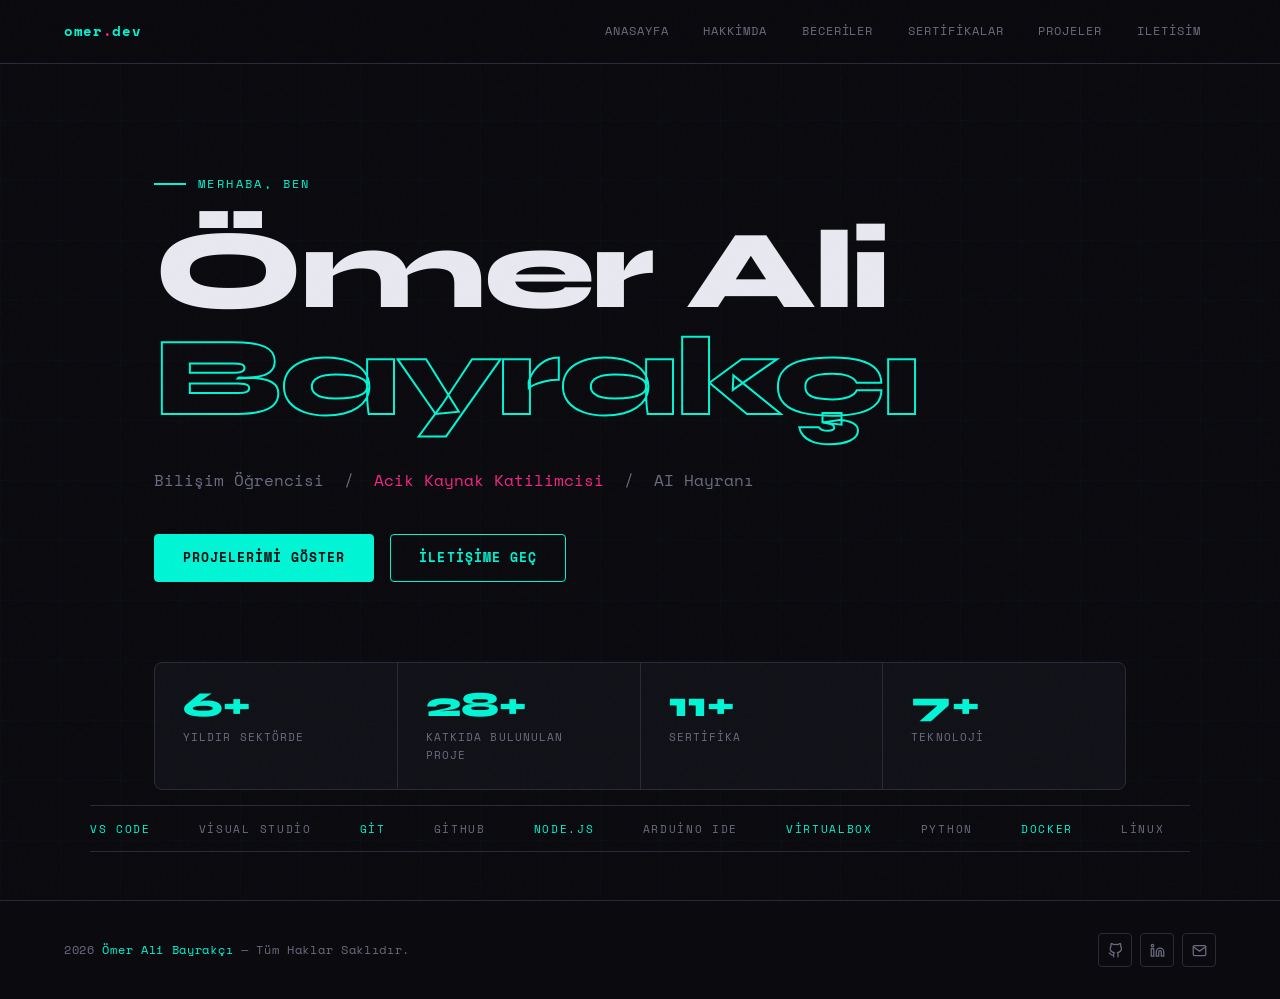
==== index.html @ 3e3be167 "Add files via upload" ====
<!DOCTYPE html>
<html lang="tr">
<head>
  <meta charset="UTF-8" />
  <meta name="viewport" content="width=device-width, initial-scale=1.0" />
  <title>Ömer Ali Bayrakçı — Bilişim Öğrencisi</title>
  <link rel="stylesheet" href="style.css" />
</head>
<body>


<!-- NAV -->
<nav>
  <a href="index.html" class="nav-logo">omer<span style="color:var(--accent2)">.</span>dev</a>
  <div class="nav-links">
    <a href="index.html">Anasayfa</a>
    <a href="hakkimda.html">Hakkimda</a>
    <a href="beceriler.html">Beceriler</a>
    <a href="sertifikalar.html">Sertifikalar</a>
    <a href="projeler.html">Projeler</a>
    <a href="iletisim.html">Iletisim</a>
  </div>
  <div class="hamburger" aria-label="Menu ac/kapat" role="button" tabindex="0">
    <span></span><span></span><span></span>
  </div>
</nav>

<main>

  <!-- HERO -->
  <div class="hero">
    <p class="hero-eyebrow">Merhaba, ben</p>
    <h1 class="hero-name">
      <span class="line1">Ömer Ali</span><br>
      <span class="line2">Bayrakçı</span>
    </h1>
    <p class="hero-role">
      Bilişim Öğrencisi &nbsp;/&nbsp;
      <span>Acik Kaynak Katilimcisi</span> &nbsp;/&nbsp;
      AI Hayranı
    </p>
    <div class="hero-cta">
      <a href="projeler.html" class="btn btn-primary">Projelerimi Göster</a>
      <a href="iletisim.html" class="btn btn-outline">İletişime Geç</a>
    </div>

    <!-- stats -->
    <div class="stats fade-up">
      <div class="stat-item">
        <div class="num" data-target="6" data-suffix="+">6+</div>
        <div class="label">Yıldır Sektörde</div>
      </div>
      <div class="stat-item">
        <div class="num" data-target="28" data-suffix="+">28+</div>
        <div class="label">Katkıda Bulunulan Proje</div>
      </div>
      <div class="stat-item">
        <div class="num" data-target="11" data-suffix="+">11+</div>
        <div class="label">Sertifika</div>
      </div>
      <div class="stat-item">
        <div class="num" data-target="7" data-suffix="+">7+</div>
        <div class="label">Teknoloji</div>
      </div>
    </div>

    <!-- ticker -->
    <div class="ticker-wrap">
      <div class="ticker">
        <span class="accent">VS Code</span>
        <span>Visual Studio</span>
        <span class="accent">Git</span>
        <span>GitHub</span>
        <span class="accent">Node.js</span>
        <span>Arduino IDE</span>
        <span class="accent">VirtualBox</span>
        <span>Python</span>
        <span class="accent">Docker</span>
        <span>Linux</span>
        <span class="accent">C++</span>
        <span>HTML</span>
        <span class="accent">CSS</span>
        <span>JavaScript</span>
        <span class="accent">C#</span>
        <span>SQL</span>
        <span class="accent">LM Studio</span>
        <span>ComfyUI</span>
        
      </div>
    </div>
  </div>

</main>

<!-- FOOTER -->
<footer>
  <span class="footer-copy">2026 <span>Ömer Ali Bayrakçı</span> — Tüm Haklar Saklıdır.</span>
  <div class="footer-socials">
    <a href="https://github.com/1337om3r" class="footer-social-link" aria-label="GitHub">
      <svg viewBox="0 0 24 24" fill="none" stroke="currentColor" stroke-width="2" stroke-linecap="round" stroke-linejoin="round">
        <path d="M9 19c-5 1.5-5-2.5-7-3m14 6v-3.87a3.37 3.37 0 0 0-.94-2.61c3.14-.35 6.44-1.54 6.44-7A5.44 5.44 0 0 0 20 4.77 5.07 5.07 0 0 0 19.91 1S18.73.65 16 2.48a13.38 13.38 0 0 0-7 0C6.27.65 5.09 1 5.09 1A5.07 5.07 0 0 0 5 4.77a5.44 5.44 0 0 0-1.5 3.78c0 5.42 3.3 6.61 6.44 7A3.37 3.37 0 0 0 9 18.13V22"/>
      </svg>
    </a>
    <a href="https://www.linkedin.com/in/%C3%B6mer-bayrak%C3%A7%C4%B1-4884a73b1/" class="footer-social-link" aria-label="LinkedIn">
      <svg viewBox="0 0 24 24" fill="none" stroke="currentColor" stroke-width="2" stroke-linecap="round" stroke-linejoin="round">
        <path d="M16 8a6 6 0 0 1 6 6v7h-4v-7a2 2 0 0 0-2-2 2 2 0 0 0-2 2v7h-4v-7a6 6 0 0 1 6-6z"/><rect x="2" y="9" width="4" height="12"/><circle cx="4" cy="4" r="2"/>
      </svg>
    </a>
    <a href="mailto:omeralibayrakcii@gmail.com" class="footer-social-link" aria-label="Email">
      <svg viewBox="0 0 24 24" fill="none" stroke="currentColor" stroke-width="2" stroke-linecap="round" stroke-linejoin="round">
        <path d="M4 4h16c1.1 0 2 .9 2 2v12c0 1.1-.9 2-2 2H4c-1.1 0-2-.9-2-2V6c0-1.1.9-2 2-2z"/><polyline points="22,6 12,13 2,6"/>
      </svg>
    </a>
  </div>
</footer>

<script src="main.js"></script>
</body>
</html>
---- style.css ----
@import url('https://fonts.googleapis.com/css2?family=Space+Mono:wght@400;700&family=Syne:wght@400;600;700;800&display=swap');

/* ── Variables ─────────────────────────────────────────────── */
:root {
  --bg:        #0a0a0f;
  --bg2:       #111118;
  --bg3:       #1a1a24;
  --border:    #2a2a3a;
  --accent1:   #00f5d4;   /* cyan-mint */
  --accent2:   #f72585;   /* magenta   */
  --accent3:   #7b2fff;   /* violet    */
  --text:      #e8e8f0;
  --muted:     #6b6b80;
  --mono:      'Space Mono', monospace;
  --sans:      'Syne', sans-serif;
  --radius:    4px;
  --transition: 0.25s cubic-bezier(0.4, 0, 0.2, 1);
}

/* ── Reset ─────────────────────────────────────────────────── */
*, *::before, *::after { box-sizing: border-box; margin: 0; padding: 0; }
html { scroll-behavior: smooth; font-size: 16px; }
body {
  background: var(--bg);
  color: var(--text);
  font-family: var(--sans);
  line-height: 1.7;
  min-height: 100vh;
  overflow-x: hidden;
}
a { color: inherit; text-decoration: none; }
img { max-width: 100%; display: block; }
ul { list-style: none; }

/* ── Noise texture overlay ─────────────────────────────────── */
body::before {
  content: '';
  position: fixed;
  inset: 0;
  background-image: url("data:image/svg+xml,%3Csvg viewBox='0 0 256 256' xmlns='http://www.w3.org/2000/svg'%3E%3Cfilter id='noise'%3E%3CfeTurbulence type='fractalNoise' baseFrequency='0.9' numOctaves='4' stitchTiles='stitch'/%3E%3C/filter%3E%3Crect width='100%25' height='100%25' filter='url(%23noise)' opacity='0.035'/%3E%3C/svg%3E");
  pointer-events: none;
  z-index: 9999;
  opacity: 0.4;
}

/* ── Grid lines background ─────────────────────────────────── */
body::after {
  content: '';
  position: fixed;
  inset: 0;
  background-image:
    linear-gradient(rgba(0,245,212,0.025) 1px, transparent 1px),
    linear-gradient(90deg, rgba(0,245,212,0.025) 1px, transparent 1px);
  background-size: 60px 60px;
  pointer-events: none;
  z-index: 0;
}

/* ── Navigation ────────────────────────────────────────────── */
nav {
  position: fixed;
  top: 0;
  left: 0;
  right: 0;
  z-index: 100;
  background: rgba(10,10,15,0.85);
  backdrop-filter: blur(16px);
  -webkit-backdrop-filter: blur(16px);
  border-bottom: 1px solid var(--border);
  padding: 0 clamp(1.5rem, 5vw, 4rem);
  height: 64px;
  display: flex;
  align-items: center;
  justify-content: space-between;
}

.nav-logo {
  font-family: var(--mono);
  font-size: 0.85rem;
  color: var(--accent1);
  letter-spacing: 0.05em;
  font-weight: 700;
}

.nav-links {
  display: flex;
  gap: 0.25rem;
  align-items: center;
}

.nav-links a {
  font-family: var(--mono);
  font-size: 0.75rem;
  letter-spacing: 0.08em;
  text-transform: uppercase;
  color: var(--muted);
  padding: 0.4rem 0.9rem;
  border: 1px solid transparent;
  border-radius: var(--radius);
  transition: var(--transition);
}

.nav-links a:hover,
.nav-links a.active {
  color: var(--accent1);
  border-color: var(--accent1);
  background: rgba(0,245,212,0.05);
}

/* Hamburger */
.hamburger {
  display: none;
  flex-direction: column;
  gap: 5px;
  cursor: pointer;
  padding: 4px;
}
.hamburger span {
  display: block;
  width: 24px;
  height: 2px;
  background: var(--accent1);
  transition: var(--transition);
}

/* ── Page Wrapper ───────────────────────────────────────────── */
main {
  position: relative;
  z-index: 1;
  padding-top: 64px;
}

/* ── Section Base ───────────────────────────────────────────── */
section, .page-section {
  max-width: 1100px;
  margin: 0 auto;
  padding: clamp(4rem, 10vw, 8rem) clamp(1.5rem, 5vw, 4rem);
}

/* ── Section Label ──────────────────────────────────────────── */
.section-label {
  font-family: var(--mono);
  font-size: 0.7rem;
  letter-spacing: 0.2em;
  text-transform: uppercase;
  color: var(--accent1);
  margin-bottom: 1.2rem;
  display: flex;
  align-items: center;
  gap: 0.8rem;
}
.section-label::after {
  content: '';
  flex: 1;
  height: 1px;
  background: linear-gradient(90deg, var(--accent1), transparent);
  max-width: 120px;
  opacity: 0.4;
}

.section-title {
  font-family: var(--sans);
  font-size: clamp(2rem, 5vw, 3.2rem);
  font-weight: 800;
  line-height: 1.1;
  color: var(--text);
  margin-bottom: 1rem;
}

.section-sub {
  color: var(--muted);
  font-size: 1rem;
  max-width: 560px;
  margin-bottom: 3.5rem;
}

/* ── Divider ────────────────────────────────────────────────── */
.divider {
  width: 100%;
  height: 1px;
  background: linear-gradient(90deg, transparent, var(--border), transparent);
}

/* ── Buttons ────────────────────────────────────────────────── */
.btn {
  display: inline-flex;
  align-items: center;
  gap: 0.5rem;
  padding: 0.75rem 1.75rem;
  font-family: var(--mono);
  font-size: 0.8rem;
  letter-spacing: 0.08em;
  text-transform: uppercase;
  border-radius: var(--radius);
  cursor: pointer;
  transition: var(--transition);
  border: 1px solid transparent;
  font-weight: 700;
}

.btn-primary {
  background: var(--accent1);
  color: var(--bg);
  border-color: var(--accent1);
}
.btn-primary:hover {
  background: transparent;
  color: var(--accent1);
  box-shadow: 0 0 20px rgba(0,245,212,0.3);
}

.btn-outline {
  background: transparent;
  color: var(--accent1);
  border-color: var(--accent1);
}
.btn-outline:hover {
  background: rgba(0,245,212,0.08);
  box-shadow: 0 0 20px rgba(0,245,212,0.2);
}

/* ── Cards ──────────────────────────────────────────────────── */
.card {
  background: var(--bg2);
  border: 1px solid var(--border);
  border-radius: 8px;
  padding: 1.75rem;
  transition: var(--transition);
  position: relative;
  overflow: hidden;
}
.card::before {
  content: '';
  position: absolute;
  top: 0; left: 0; right: 0;
  height: 2px;
  background: linear-gradient(90deg, var(--accent1), var(--accent2));
  transform: scaleX(0);
  transform-origin: left;
  transition: transform 0.35s ease;
}
.card:hover {
  border-color: rgba(0,245,212,0.3);
  transform: translateY(-4px);
  box-shadow: 0 16px 40px rgba(0,0,0,0.4), 0 0 40px rgba(0,245,212,0.05);
}
.card:hover::before { transform: scaleX(1); }

/* ── Fade-in animation ──────────────────────────────────────── */
@keyframes fadeUp {
  from { opacity: 0; transform: translateY(24px); }
  to   { opacity: 1; transform: translateY(0); }
}
.fade-up {
  animation: none !important;
  opacity: 1 !important;
  transform: none !important;
}
.fade-up:nth-child(1) { animation-delay: 0.0s; }
.fade-up:nth-child(2) { animation-delay: 0.1s; }
.fade-up:nth-child(3) { animation-delay: 0.2s; }
.fade-up:nth-child(4) { animation-delay: 0.3s; }
.fade-up:nth-child(5) { animation-delay: 0.4s; }
.fade-up:nth-child(6) { animation-delay: 0.5s; }

/* ── Tag pills ──────────────────────────────────────────────── */
.tag {
  display: inline-block;
  font-family: var(--mono);
  font-size: 0.68rem;
  letter-spacing: 0.06em;
  padding: 0.25rem 0.65rem;
  border: 1px solid var(--border);
  border-radius: 999px;
  color: var(--muted);
  transition: var(--transition);
}
.tag:hover, .tag.active {
  border-color: var(--accent1);
  color: var(--accent1);
  background: rgba(0,245,212,0.06);
}

/* ============================================================
   HOME PAGE — hero
   ============================================================ */
.hero {
  min-height: calc(100vh - 64px);
  display: flex;
  flex-direction: column;
  justify-content: center;
  position: relative;
  padding: clamp(3rem, 8vw, 7rem) clamp(1.5rem, 5vw, 4rem);
  max-width: 1100px;
  margin: 0 auto;
}

.hero-eyebrow {
  font-family: var(--mono);
  font-size: 0.75rem;
  letter-spacing: 0.2em;
  color: var(--accent1);
  text-transform: uppercase;
  margin-bottom: 1.5rem;
  display: flex;
  align-items: center;
  gap: 0.75rem;
}
.hero-eyebrow::before {
  content: '';
  display: inline-block;
  width: 32px;
  height: 2px;
  background: var(--accent1);
}

.hero-name {
  font-size: clamp(3rem, 9vw, 7rem);
  font-weight: 800;
  line-height: 0.95;
  letter-spacing: -0.02em;
  margin-bottom: 0.5rem;
}

.hero-name .line1 { color: var(--text); }
.hero-name .line2 {
  -webkit-text-stroke: 2px var(--accent1);
  color: transparent;
}

.hero-role {
  font-family: var(--mono);
  font-size: clamp(0.85rem, 2vw, 1rem);
  color: var(--muted);
  margin-top: 1.75rem;
  margin-bottom: 2.5rem;
}
.hero-role span {
  color: var(--accent2);
}

.hero-cta {
  display: flex;
  gap: 1rem;
  flex-wrap: wrap;
}

/* Scrolling ticker */
.ticker-wrap {
  position: absolute;
  bottom: 3rem;
  left: 0;
  right: 0;
  overflow: hidden;
  border-top: 1px solid var(--border);
  border-bottom: 1px solid var(--border);
  padding: 0.8rem 0;
}
.ticker {
  display: flex;
  gap: 3rem;
  animation: ticker 20s linear infinite;
  white-space: nowrap;
}
.ticker span {
  font-family: var(--mono);
  font-size: 0.7rem;
  letter-spacing: 0.15em;
  color: var(--muted);
  text-transform: uppercase;
}
.ticker span.accent { color: var(--accent1); }
@keyframes ticker {
  from { transform: translateX(0); }
  to   { transform: translateX(-50%); }
}

/* ── Stats row ──────────────────────────────────────────────── */
.stats {
  display: grid;
  grid-template-columns: repeat(auto-fit, minmax(140px, 1fr));
  gap: 1px;
  background: var(--border);
  border: 1px solid var(--border);
  border-radius: 8px;
  overflow: hidden;
  margin-top: 5rem;
}
.stat-item {
  background: var(--bg2);
  padding: 1.5rem 1.75rem;
}
.stat-item .num {
  font-size: 2.2rem;
  font-weight: 800;
  color: var(--accent1);
  line-height: 1;
}
.stat-item .label {
  font-family: var(--mono);
  font-size: 0.68rem;
  color: var(--muted);
  letter-spacing: 0.1em;
  text-transform: uppercase;
  margin-top: 0.35rem;
}

/* ============================================================
   ABOUT PAGE
   ============================================================ */
.about-grid {
  display: grid;
  grid-template-columns: 1fr 1.6fr;
  gap: 4rem;
  align-items: start;
}

.about-photo-wrap {
  position: relative;
}
.about-photo {
  width: 100%;
  aspect-ratio: 3/4;
  object-fit: cover;
  border-radius: 8px;
  filter: grayscale(20%);
  border: 1px solid var(--border);
}
.about-photo-placeholder {
  width: 100%;
  aspect-ratio: 3/4;
  background: var(--bg3);
  border: 1px solid var(--border);
  border-radius: 8px;
  display: flex;
  align-items: center;
  justify-content: center;
  flex-direction: column;
  gap: 0.5rem;
  color: var(--muted);
  font-family: var(--mono);
  font-size: 0.75rem;
  letter-spacing: 0.1em;
}
.about-photo-placeholder svg {
  width: 48px;
  height: 48px;
  stroke: var(--muted);
  opacity: 0.4;
}
.about-photo-frame {
  position: absolute;
  top: 12px; left: 12px;
  width: 100%; height: 100%;
  border: 1px solid var(--accent1);
  border-radius: 8px;
  opacity: 0.25;
  pointer-events: none;
}

.about-text h2 {
  font-size: clamp(1.6rem, 4vw, 2.4rem);
  font-weight: 800;
  margin-bottom: 1.25rem;
  line-height: 1.2;
}
.about-text p {
  color: var(--muted);
  font-size: 0.95rem;
  margin-bottom: 1.25rem;
  line-height: 1.8;
}
.about-text p strong {
  color: var(--text);
  font-weight: 600;
}

.about-details {
  display: grid;
  grid-template-columns: 1fr 1fr;
  gap: 1rem;
  margin-top: 2rem;
}
.detail-item {
  background: var(--bg2);
  border: 1px solid var(--border);
  border-radius: var(--radius);
  padding: 1rem 1.25rem;
}
.detail-item .d-label {
  font-family: var(--mono);
  font-size: 0.65rem;
  letter-spacing: 0.15em;
  color: var(--muted);
  text-transform: uppercase;
  margin-bottom: 0.3rem;
}
.detail-item .d-value {
  font-size: 0.9rem;
  font-weight: 600;
  color: var(--text);
}

/* ============================================================
   SKILLS PAGE
   ============================================================ */
.skills-grid {
  display: grid;
  grid-template-columns: repeat(auto-fill, minmax(300px, 1fr));
  gap: 1.25rem;
}

.skill-category {
  background: var(--bg2);
  border: 1px solid var(--border);
  border-radius: 8px;
  padding: 1.75rem;
  transition: var(--transition);
}
.skill-category:hover {
  border-color: rgba(0,245,212,0.3);
  box-shadow: 0 8px 32px rgba(0,0,0,0.3);
}
.skill-category-title {
  font-family: var(--mono);
  font-size: 0.72rem;
  letter-spacing: 0.18em;
  text-transform: uppercase;
  color: var(--accent1);
  margin-bottom: 1.5rem;
  padding-bottom: 0.75rem;
  border-bottom: 1px solid var(--border);
}

.skill-item {
  margin-bottom: 1.1rem;
}
.skill-item:last-child { margin-bottom: 0; }
.skill-header {
  display: flex;
  justify-content: space-between;
  align-items: center;
  margin-bottom: 0.45rem;
}
.skill-name {
  font-size: 0.85rem;
  font-weight: 600;
}
.skill-pct {
  font-family: var(--mono);
  font-size: 0.7rem;
  color: var(--muted);
}
.skill-bar-bg {
  height: 3px;
  background: var(--bg3);
  border-radius: 99px;
  overflow: hidden;
}
.skill-bar-fill {
  height: 100%;
  border-radius: 99px;
  background: linear-gradient(90deg, var(--accent1), var(--accent3));
  width: 0;
  transition: width 1s cubic-bezier(0.4, 0, 0.2, 1);
}

.tools-grid {
  display: grid;
  grid-template-columns: repeat(auto-fill, minmax(100px, 1fr));
  gap: 0.75rem;
  margin-top: 2rem;
}
.tool-pill {
  background: var(--bg2);
  border: 1px solid var(--border);
  border-radius: var(--radius);
  padding: 0.65rem 0.75rem;
  text-align: center;
  font-family: var(--mono);
  font-size: 0.72rem;
  color: var(--muted);
  letter-spacing: 0.05em;
  transition: var(--transition);
}
.tool-pill:hover {
  border-color: var(--accent1);
  color: var(--accent1);
  background: rgba(0,245,212,0.04);
}

/* ============================================================
   CERTIFICATES PAGE
   ============================================================ */
.cert-grid {
  display: grid;
  grid-template-columns: repeat(auto-fill, minmax(320px, 1fr));
  gap: 1.25rem;
}

.cert-card {
  background: var(--bg2);
  border: 1px solid var(--border);
  border-radius: 8px;
  padding: 1.75rem;
  transition: var(--transition);
  position: relative;
  overflow: hidden;
}
.cert-card::after {
  content: '';
  position: absolute;
  top: -50%;
  right: -50%;
  width: 200%;
  height: 200%;
  background: radial-gradient(circle, rgba(0,245,212,0.04) 0%, transparent 60%);
  pointer-events: none;
}
.cert-card:hover {
  border-color: rgba(0,245,212,0.3);
  transform: translateY(-4px);
  box-shadow: 0 16px 40px rgba(0,0,0,0.35);
}

.cert-issuer {
  font-family: var(--mono);
  font-size: 0.68rem;
  letter-spacing: 0.15em;
  color: var(--accent2);
  text-transform: uppercase;
  margin-bottom: 0.6rem;
}
.cert-title {
  font-size: 1.05rem;
  font-weight: 700;
  margin-bottom: 0.5rem;
  line-height: 1.3;
}
.cert-date {
  font-family: var(--mono);
  font-size: 0.72rem;
  color: var(--muted);
  margin-bottom: 1.25rem;
}
.cert-badge {
  display: inline-flex;
  align-items: center;
  gap: 0.4rem;
  font-family: var(--mono);
  font-size: 0.68rem;
  color: var(--accent1);
  border: 1px solid rgba(0,245,212,0.3);
  border-radius: 99px;
  padding: 0.3rem 0.75rem;
}
.cert-badge::before {
  content: '';
  width: 6px;
  height: 6px;
  background: var(--accent1);
  border-radius: 50%;
  flex-shrink: 0;
}

/* ============================================================
   PROJECTS PAGE
   ============================================================ */
.projects-grid {
  display: grid;
  grid-template-columns: repeat(auto-fill, minmax(340px, 1fr));
  gap: 1.5rem;
}

.project-card {
  background: var(--bg2);
  border: 1px solid var(--border);
  border-radius: 8px;
  overflow: hidden;
  transition: var(--transition);
  display: flex;
  flex-direction: column;
}
.project-card:hover {
  border-color: rgba(0,245,212,0.35);
  transform: translateY(-5px);
  box-shadow: 0 20px 50px rgba(0,0,0,0.45), 0 0 30px rgba(0,245,212,0.06);
}

.project-thumb {
  width: 100%;
  aspect-ratio: 16/9;
  background: linear-gradient(135deg, var(--bg3) 0%, #1c1c2e 100%);
  display: flex;
  align-items: center;
  justify-content: center;
  position: relative;
  overflow: hidden;
}
.project-thumb-pattern {
  position: absolute;
  inset: 0;
  background-image: repeating-linear-gradient(
    45deg,
    rgba(0,245,212,0.04) 0px, rgba(0,245,212,0.04) 1px,
    transparent 1px, transparent 20px
  );
}
.project-thumb-label {
  font-family: var(--mono);
  font-size: 0.72rem;
  letter-spacing: 0.12em;
  color: var(--muted);
  z-index: 1;
}

.project-body {
  padding: 1.5rem;
  flex: 1;
  display: flex;
  flex-direction: column;
}
.project-tags {
  display: flex;
  flex-wrap: wrap;
  gap: 0.4rem;
  margin-bottom: 0.85rem;
}
.project-title {
  font-size: 1.1rem;
  font-weight: 700;
  margin-bottom: 0.6rem;
  line-height: 1.3;
}
.project-desc {
  color: var(--muted);
  font-size: 0.875rem;
  line-height: 1.7;
  flex: 1;
  margin-bottom: 1.25rem;
}
.project-links {
  display: flex;
  gap: 0.75rem;
}
.project-link {
  font-family: var(--mono);
  font-size: 0.72rem;
  letter-spacing: 0.08em;
  color: var(--accent1);
  border: 1px solid rgba(0,245,212,0.3);
  border-radius: var(--radius);
  padding: 0.4rem 0.9rem;
  transition: var(--transition);
}
.project-link:hover {
  background: rgba(0,245,212,0.08);
}
.project-link.gh {
  color: var(--muted);
  border-color: var(--border);
}
.project-link.gh:hover {
  color: var(--text);
  border-color: var(--muted);
}

/* ============================================================
   CONTACT PAGE
   ============================================================ */
.contact-layout {
  display: grid;
  grid-template-columns: 1fr 1.4fr;
  gap: 4rem;
  align-items: start;
}

.contact-info h2 {
  font-size: clamp(1.6rem, 4vw, 2.4rem);
  font-weight: 800;
  line-height: 1.2;
  margin-bottom: 1rem;
}
.contact-info p {
  color: var(--muted);
  font-size: 0.925rem;
  line-height: 1.8;
  margin-bottom: 2rem;
}

.contact-links {
  display: flex;
  flex-direction: column;
  gap: 0.75rem;
}
.contact-link-item {
  display: flex;
  align-items: center;
  gap: 1rem;
  background: var(--bg2);
  border: 1px solid var(--border);
  border-radius: var(--radius);
  padding: 1rem 1.25rem;
  transition: var(--transition);
}
.contact-link-item:hover {
  border-color: rgba(0,245,212,0.3);
  background: rgba(0,245,212,0.03);
}
.contact-link-icon {
  width: 36px;
  height: 36px;
  border: 1px solid var(--border);
  border-radius: var(--radius);
  display: flex;
  align-items: center;
  justify-content: center;
  flex-shrink: 0;
  color: var(--accent1);
}
.contact-link-icon svg { width: 16px; height: 16px; }
.contact-link-label {
  font-family: var(--mono);
  font-size: 0.68rem;
  color: var(--muted);
  letter-spacing: 0.1em;
  text-transform: uppercase;
  margin-bottom: 0.15rem;
}
.contact-link-value {
  font-size: 0.875rem;
  font-weight: 600;
}

/* Contact form */
.contact-form {
  background: var(--bg2);
  border: 1px solid var(--border);
  border-radius: 8px;
  padding: 2rem;
}

.form-row {
  display: grid;
  grid-template-columns: 1fr 1fr;
  gap: 1rem;
}

.form-group {
  margin-bottom: 1.25rem;
}
.form-group label {
  display: block;
  font-family: var(--mono);
  font-size: 0.68rem;
  letter-spacing: 0.12em;
  text-transform: uppercase;
  color: var(--muted);
  margin-bottom: 0.5rem;
}
.form-group input,
.form-group textarea,
.form-group select {
  width: 100%;
  background: var(--bg);
  border: 1px solid var(--border);
  border-radius: var(--radius);
  color: var(--text);
  font-family: var(--sans);
  font-size: 0.9rem;
  padding: 0.75rem 1rem;
  transition: var(--transition);
  outline: none;
  appearance: none;
}
.form-group input:focus,
.form-group textarea:focus,
.form-group select:focus {
  border-color: var(--accent1);
  box-shadow: 0 0 0 3px rgba(0,245,212,0.08);
}
.form-group textarea {
  resize: vertical;
  min-height: 130px;
}

.form-submit {
  width: 100%;
  justify-content: center;
}

.form-success {
  display: none;
  text-align: center;
  padding: 2rem;
  font-family: var(--mono);
  font-size: 0.85rem;
  color: var(--accent1);
}

/* ============================================================
   FOOTER
   ============================================================ */
footer {
  position: relative;
  z-index: 1;
  border-top: 1px solid var(--border);
  padding: 2rem clamp(1.5rem, 5vw, 4rem);
  display: flex;
  align-items: center;
  justify-content: space-between;
  flex-wrap: wrap;
  gap: 1rem;
}
.footer-copy {
  font-family: var(--mono);
  font-size: 0.72rem;
  color: var(--muted);
  letter-spacing: 0.06em;
}
.footer-copy span { color: var(--accent1); }
.footer-socials {
  display: flex;
  gap: 0.5rem;
}
.footer-social-link {
  width: 34px;
  height: 34px;
  border: 1px solid var(--border);
  border-radius: var(--radius);
  display: flex;
  align-items: center;
  justify-content: center;
  color: var(--muted);
  transition: var(--transition);
}
.footer-social-link svg { width: 15px; height: 15px; }
.footer-social-link:hover {
  border-color: var(--accent1);
  color: var(--accent1);
}

/* ============================================================
   RESPONSIVE
   ============================================================ */
@media (max-width: 768px) {
  .nav-links { display: none; }
  .nav-links.open {
    display: flex;
    flex-direction: column;
    position: fixed;
    top: 64px; left: 0; right: 0;
    background: var(--bg);
    border-bottom: 1px solid var(--border);
    padding: 1rem 1.5rem 1.5rem;
    gap: 0.5rem;
    z-index: 99;
  }
  .hamburger { display: flex; }

  .about-grid,
  .contact-layout { grid-template-columns: 1fr; }
  .form-row { grid-template-columns: 1fr; }

  .hero-name { font-size: clamp(3.5rem, 15vw, 7rem); }
  .ticker-wrap { display: none; }

  .about-photo-wrap { max-width: 280px; }
  .about-details { grid-template-columns: 1fr; }
}

@media (max-width: 480px) {
  .skills-grid,
  .cert-grid,
  .projects-grid { grid-template-columns: 1fr; }
  .stats { grid-template-columns: repeat(2, 1fr); }
}
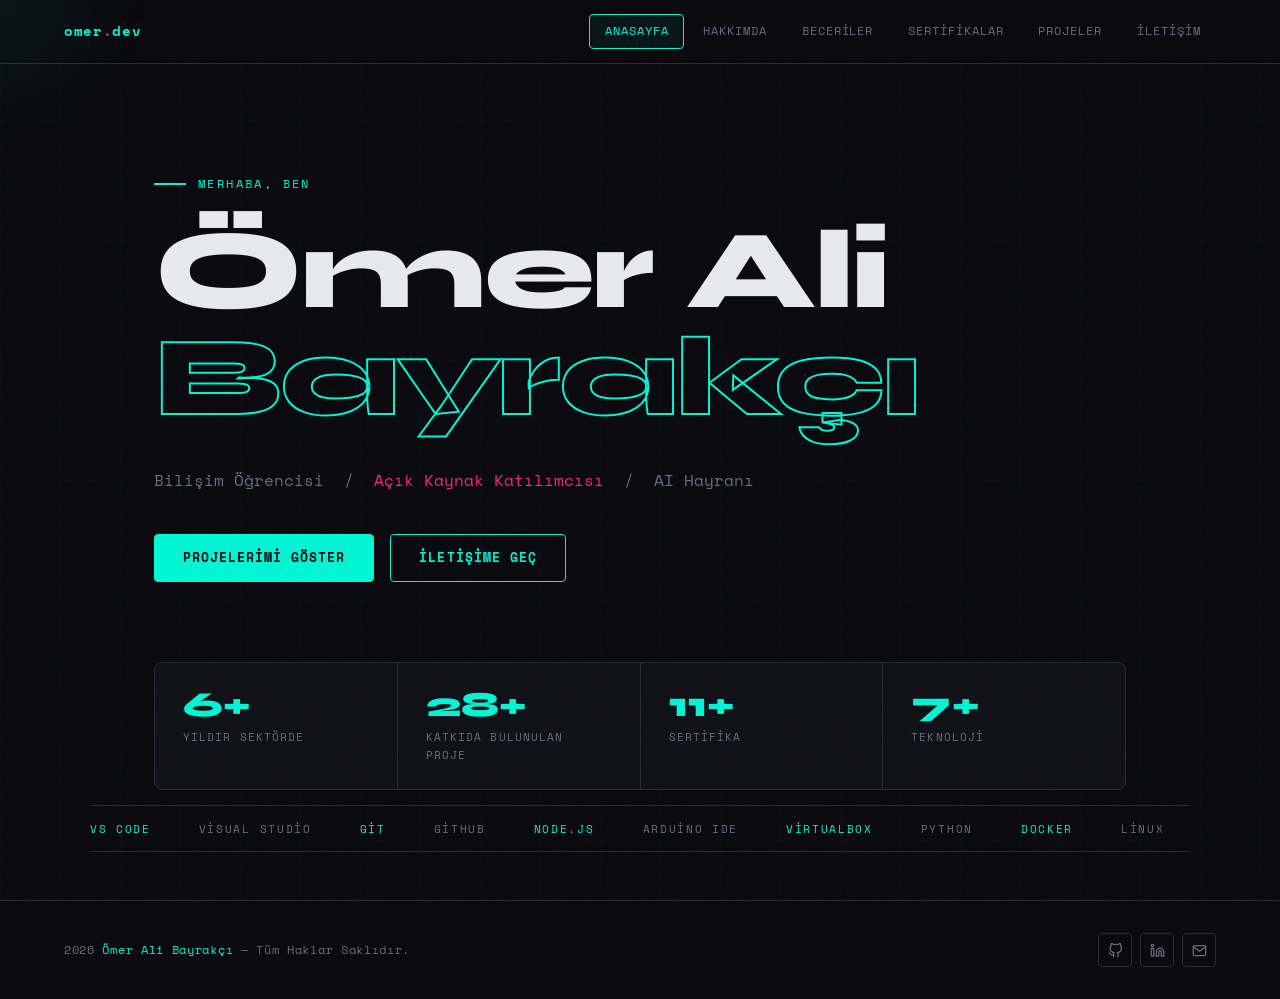
==== commit 008075a1: "Add files via upload" ====
--- a/index.html
+++ b/index.html
@@ -1,4 +1,4 @@
-<!DOCTYPE html>
+﻿<!DOCTYPE html>
 <html lang="tr">
 <head>
   <meta charset="UTF-8" />
@@ -14,11 +14,11 @@
   <a href="index.html" class="nav-logo">omer<span style="color:var(--accent2)">.</span>dev</a>
   <div class="nav-links">
     <a href="index.html">Anasayfa</a>
-    <a href="hakkimda.html">Hakkimda</a>
+    <a href="hakkimda.html">Hakkımda</a>
     <a href="beceriler.html">Beceriler</a>
     <a href="sertifikalar.html">Sertifikalar</a>
     <a href="projeler.html">Projeler</a>
-    <a href="iletisim.html">Iletisim</a>
+    <a href="iletisim.html">İletişim</a>
   </div>
   <div class="hamburger" aria-label="Menu ac/kapat" role="button" tabindex="0">
     <span></span><span></span><span></span>
@@ -36,7 +36,7 @@
     </h1>
     <p class="hero-role">
       Bilişim Öğrencisi &nbsp;/&nbsp;
-      <span>Acik Kaynak Katilimcisi</span> &nbsp;/&nbsp;
+      <span>Açık Kaynak Katılımcısı</span> &nbsp;/&nbsp;
       AI Hayranı
     </p>
     <div class="hero-cta">
@@ -117,3 +117,4 @@
 <script src="main.js"></script>
 </body>
 </html>
+
--- a/style.css
+++ b/style.css
@@ -1,711 +1,711 @@
-@import url('https://fonts.googleapis.com/css2?family=Space+Mono:wght@400;700&family=Syne:wght@400;600;700;800&display=swap');
-
-/* ── Variables ─────────────────────────────────────────────── */
-:root {
-  --bg:        #0a0a0f;
-  --bg2:       #111118;
-  --bg3:       #1a1a24;
-  --border:    #2a2a3a;
-  --accent1:   #00f5d4;   /* cyan-mint */
-  --accent2:   #f72585;   /* magenta   */
-  --accent3:   #7b2fff;   /* violet    */
-  --text:      #e8e8f0;
-  --muted:     #6b6b80;
-  --mono:      'Space Mono', monospace;
-  --sans:      'Syne', sans-serif;
-  --radius:    4px;
-  --transition: 0.25s cubic-bezier(0.4, 0, 0.2, 1);
-}
-
-/* ── Reset ─────────────────────────────────────────────────── */
-*, *::before, *::after { box-sizing: border-box; margin: 0; padding: 0; }
-html { scroll-behavior: smooth; font-size: 16px; }
-body {
-  background: var(--bg);
-  color: var(--text);
-  font-family: var(--sans);
-  line-height: 1.7;
-  min-height: 100vh;
-  overflow-x: hidden;
-}
-a { color: inherit; text-decoration: none; }
-img { max-width: 100%; display: block; }
-ul { list-style: none; }
-
-/* ── Noise texture overlay ─────────────────────────────────── */
-body::before {
-  content: '';
-  position: fixed;
-  inset: 0;
-  background-image: url("data:image/svg+xml,%3Csvg viewBox='0 0 256 256' xmlns='http://www.w3.org/2000/svg'%3E%3Cfilter id='noise'%3E%3CfeTurbulence type='fractalNoise' baseFrequency='0.9' numOctaves='4' stitchTiles='stitch'/%3E%3C/filter%3E%3Crect width='100%25' height='100%25' filter='url(%23noise)' opacity='0.035'/%3E%3C/svg%3E");
-  pointer-events: none;
-  z-index: 9999;
-  opacity: 0.4;
-}
-
-/* ── Grid lines background ─────────────────────────────────── */
-body::after {
-  content: '';
-  position: fixed;
-  inset: 0;
-  background-image:
-    linear-gradient(rgba(0,245,212,0.025) 1px, transparent 1px),
-    linear-gradient(90deg, rgba(0,245,212,0.025) 1px, transparent 1px);
-  background-size: 60px 60px;
-  pointer-events: none;
-  z-index: 0;
-}
-
-/* ── Navigation ────────────────────────────────────────────── */
-nav {
-  position: fixed;
-  top: 0;
-  left: 0;
-  right: 0;
-  z-index: 100;
-  background: rgba(10,10,15,0.85);
-  backdrop-filter: blur(16px);
-  -webkit-backdrop-filter: blur(16px);
-  border-bottom: 1px solid var(--border);
-  padding: 0 clamp(1.5rem, 5vw, 4rem);
-  height: 64px;
-  display: flex;
-  align-items: center;
-  justify-content: space-between;
-}
-
-.nav-logo {
-  font-family: var(--mono);
-  font-size: 0.85rem;
-  color: var(--accent1);
-  letter-spacing: 0.05em;
-  font-weight: 700;
-}
-
-.nav-links {
-  display: flex;
-  gap: 0.25rem;
-  align-items: center;
-}
-
-.nav-links a {
-  font-family: var(--mono);
-  font-size: 0.75rem;
-  letter-spacing: 0.08em;
-  text-transform: uppercase;
-  color: var(--muted);
-  padding: 0.4rem 0.9rem;
-  border: 1px solid transparent;
-  border-radius: var(--radius);
-  transition: var(--transition);
-}
-
-.nav-links a:hover,
-.nav-links a.active {
-  color: var(--accent1);
-  border-color: var(--accent1);
-  background: rgba(0,245,212,0.05);
-}
-
-/* Hamburger */
-.hamburger {
-  display: none;
-  flex-direction: column;
-  gap: 5px;
-  cursor: pointer;
-  padding: 4px;
-}
-.hamburger span {
-  display: block;
-  width: 24px;
-  height: 2px;
-  background: var(--accent1);
-  transition: var(--transition);
-}
-
-/* ── Page Wrapper ───────────────────────────────────────────── */
-main {
-  position: relative;
-  z-index: 1;
-  padding-top: 64px;
-}
-
-/* ── Section Base ───────────────────────────────────────────── */
-section, .page-section {
-  max-width: 1100px;
-  margin: 0 auto;
-  padding: clamp(4rem, 10vw, 8rem) clamp(1.5rem, 5vw, 4rem);
-}
-
-/* ── Section Label ──────────────────────────────────────────── */
-.section-label {
-  font-family: var(--mono);
-  font-size: 0.7rem;
-  letter-spacing: 0.2em;
-  text-transform: uppercase;
-  color: var(--accent1);
-  margin-bottom: 1.2rem;
-  display: flex;
-  align-items: center;
-  gap: 0.8rem;
-}
-.section-label::after {
-  content: '';
-  flex: 1;
-  height: 1px;
-  background: linear-gradient(90deg, var(--accent1), transparent);
-  max-width: 120px;
-  opacity: 0.4;
-}
-
-.section-title {
-  font-family: var(--sans);
-  font-size: clamp(2rem, 5vw, 3.2rem);
-  font-weight: 800;
-  line-height: 1.1;
-  color: var(--text);
-  margin-bottom: 1rem;
-}
-
-.section-sub {
-  color: var(--muted);
-  font-size: 1rem;
-  max-width: 560px;
-  margin-bottom: 3.5rem;
-}
-
-/* ── Divider ────────────────────────────────────────────────── */
-.divider {
-  width: 100%;
-  height: 1px;
-  background: linear-gradient(90deg, transparent, var(--border), transparent);
-}
-
-/* ── Buttons ────────────────────────────────────────────────── */
-.btn {
-  display: inline-flex;
-  align-items: center;
-  gap: 0.5rem;
-  padding: 0.75rem 1.75rem;
-  font-family: var(--mono);
-  font-size: 0.8rem;
-  letter-spacing: 0.08em;
-  text-transform: uppercase;
-  border-radius: var(--radius);
-  cursor: pointer;
-  transition: var(--transition);
-  border: 1px solid transparent;
-  font-weight: 700;
-}
-
-.btn-primary {
-  background: var(--accent1);
-  color: var(--bg);
-  border-color: var(--accent1);
-}
-.btn-primary:hover {
-  background: transparent;
-  color: var(--accent1);
-  box-shadow: 0 0 20px rgba(0,245,212,0.3);
-}
-
-.btn-outline {
-  background: transparent;
-  color: var(--accent1);
-  border-color: var(--accent1);
-}
-.btn-outline:hover {
-  background: rgba(0,245,212,0.08);
-  box-shadow: 0 0 20px rgba(0,245,212,0.2);
-}
-
-/* ── Cards ──────────────────────────────────────────────────── */
-.card {
-  background: var(--bg2);
-  border: 1px solid var(--border);
-  border-radius: 8px;
-  padding: 1.75rem;
-  transition: var(--transition);
-  position: relative;
-  overflow: hidden;
-}
-.card::before {
-  content: '';
-  position: absolute;
-  top: 0; left: 0; right: 0;
-  height: 2px;
-  background: linear-gradient(90deg, var(--accent1), var(--accent2));
-  transform: scaleX(0);
-  transform-origin: left;
-  transition: transform 0.35s ease;
-}
-.card:hover {
-  border-color: rgba(0,245,212,0.3);
-  transform: translateY(-4px);
-  box-shadow: 0 16px 40px rgba(0,0,0,0.4), 0 0 40px rgba(0,245,212,0.05);
-}
-.card:hover::before { transform: scaleX(1); }
-
-/* ── Fade-in animation ──────────────────────────────────────── */
-@keyframes fadeUp {
-  from { opacity: 0; transform: translateY(24px); }
-  to   { opacity: 1; transform: translateY(0); }
-}
-.fade-up {
-  animation: none !important;
-  opacity: 1 !important;
-  transform: none !important;
-}
-.fade-up:nth-child(1) { animation-delay: 0.0s; }
-.fade-up:nth-child(2) { animation-delay: 0.1s; }
-.fade-up:nth-child(3) { animation-delay: 0.2s; }
-.fade-up:nth-child(4) { animation-delay: 0.3s; }
-.fade-up:nth-child(5) { animation-delay: 0.4s; }
-.fade-up:nth-child(6) { animation-delay: 0.5s; }
-
-/* ── Tag pills ──────────────────────────────────────────────── */
-.tag {
-  display: inline-block;
-  font-family: var(--mono);
-  font-size: 0.68rem;
-  letter-spacing: 0.06em;
-  padding: 0.25rem 0.65rem;
-  border: 1px solid var(--border);
-  border-radius: 999px;
-  color: var(--muted);
-  transition: var(--transition);
-}
-.tag:hover, .tag.active {
-  border-color: var(--accent1);
-  color: var(--accent1);
-  background: rgba(0,245,212,0.06);
-}
-
-/* ============================================================
-   HOME PAGE — hero
-   ============================================================ */
-.hero {
-  min-height: calc(100vh - 64px);
-  display: flex;
-  flex-direction: column;
-  justify-content: center;
-  position: relative;
-  padding: clamp(3rem, 8vw, 7rem) clamp(1.5rem, 5vw, 4rem);
-  max-width: 1100px;
-  margin: 0 auto;
-}
-
-.hero-eyebrow {
-  font-family: var(--mono);
-  font-size: 0.75rem;
-  letter-spacing: 0.2em;
-  color: var(--accent1);
-  text-transform: uppercase;
-  margin-bottom: 1.5rem;
-  display: flex;
-  align-items: center;
-  gap: 0.75rem;
-}
-.hero-eyebrow::before {
-  content: '';
-  display: inline-block;
-  width: 32px;
-  height: 2px;
-  background: var(--accent1);
-}
-
-.hero-name {
-  font-size: clamp(3rem, 9vw, 7rem);
-  font-weight: 800;
-  line-height: 0.95;
-  letter-spacing: -0.02em;
-  margin-bottom: 0.5rem;
-}
-
-.hero-name .line1 { color: var(--text); }
-.hero-name .line2 {
-  -webkit-text-stroke: 2px var(--accent1);
-  color: transparent;
-}
-
-.hero-role {
-  font-family: var(--mono);
-  font-size: clamp(0.85rem, 2vw, 1rem);
-  color: var(--muted);
-  margin-top: 1.75rem;
-  margin-bottom: 2.5rem;
-}
-.hero-role span {
-  color: var(--accent2);
-}
-
-.hero-cta {
-  display: flex;
-  gap: 1rem;
-  flex-wrap: wrap;
-}
-
-/* Scrolling ticker */
-.ticker-wrap {
-  position: absolute;
-  bottom: 3rem;
-  left: 0;
-  right: 0;
-  overflow: hidden;
-  border-top: 1px solid var(--border);
-  border-bottom: 1px solid var(--border);
-  padding: 0.8rem 0;
-}
-.ticker {
-  display: flex;
-  gap: 3rem;
-  animation: ticker 20s linear infinite;
-  white-space: nowrap;
-}
-.ticker span {
-  font-family: var(--mono);
-  font-size: 0.7rem;
-  letter-spacing: 0.15em;
-  color: var(--muted);
-  text-transform: uppercase;
-}
-.ticker span.accent { color: var(--accent1); }
-@keyframes ticker {
-  from { transform: translateX(0); }
-  to   { transform: translateX(-50%); }
-}
-
-/* ── Stats row ──────────────────────────────────────────────── */
-.stats {
-  display: grid;
-  grid-template-columns: repeat(auto-fit, minmax(140px, 1fr));
-  gap: 1px;
-  background: var(--border);
-  border: 1px solid var(--border);
-  border-radius: 8px;
-  overflow: hidden;
-  margin-top: 5rem;
-}
-.stat-item {
-  background: var(--bg2);
-  padding: 1.5rem 1.75rem;
-}
-.stat-item .num {
-  font-size: 2.2rem;
-  font-weight: 800;
-  color: var(--accent1);
-  line-height: 1;
-}
-.stat-item .label {
-  font-family: var(--mono);
-  font-size: 0.68rem;
-  color: var(--muted);
-  letter-spacing: 0.1em;
-  text-transform: uppercase;
-  margin-top: 0.35rem;
-}
-
-/* ============================================================
-   ABOUT PAGE
-   ============================================================ */
-.about-grid {
-  display: grid;
-  grid-template-columns: 1fr 1.6fr;
-  gap: 4rem;
-  align-items: start;
-}
-
-.about-photo-wrap {
-  position: relative;
-}
-.about-photo {
-  width: 100%;
-  aspect-ratio: 3/4;
-  object-fit: cover;
-  border-radius: 8px;
-  filter: grayscale(20%);
-  border: 1px solid var(--border);
-}
-.about-photo-placeholder {
-  width: 100%;
-  aspect-ratio: 3/4;
-  background: var(--bg3);
-  border: 1px solid var(--border);
-  border-radius: 8px;
-  display: flex;
-  align-items: center;
-  justify-content: center;
-  flex-direction: column;
-  gap: 0.5rem;
-  color: var(--muted);
-  font-family: var(--mono);
-  font-size: 0.75rem;
-  letter-spacing: 0.1em;
-}
-.about-photo-placeholder svg {
-  width: 48px;
-  height: 48px;
-  stroke: var(--muted);
-  opacity: 0.4;
-}
-.about-photo-frame {
-  position: absolute;
-  top: 12px; left: 12px;
-  width: 100%; height: 100%;
-  border: 1px solid var(--accent1);
-  border-radius: 8px;
-  opacity: 0.25;
-  pointer-events: none;
-}
-
-.about-text h2 {
-  font-size: clamp(1.6rem, 4vw, 2.4rem);
-  font-weight: 800;
-  margin-bottom: 1.25rem;
-  line-height: 1.2;
-}
-.about-text p {
-  color: var(--muted);
-  font-size: 0.95rem;
-  margin-bottom: 1.25rem;
-  line-height: 1.8;
-}
-.about-text p strong {
-  color: var(--text);
-  font-weight: 600;
-}
-
-.about-details {
-  display: grid;
-  grid-template-columns: 1fr 1fr;
-  gap: 1rem;
-  margin-top: 2rem;
-}
-.detail-item {
-  background: var(--bg2);
-  border: 1px solid var(--border);
-  border-radius: var(--radius);
-  padding: 1rem 1.25rem;
-}
-.detail-item .d-label {
-  font-family: var(--mono);
-  font-size: 0.65rem;
-  letter-spacing: 0.15em;
-  color: var(--muted);
-  text-transform: uppercase;
-  margin-bottom: 0.3rem;
-}
-.detail-item .d-value {
-  font-size: 0.9rem;
-  font-weight: 600;
-  color: var(--text);
-}
-
-/* ============================================================
-   SKILLS PAGE
-   ============================================================ */
-.skills-grid {
-  display: grid;
-  grid-template-columns: repeat(auto-fill, minmax(300px, 1fr));
-  gap: 1.25rem;
-}
-
-.skill-category {
-  background: var(--bg2);
-  border: 1px solid var(--border);
-  border-radius: 8px;
-  padding: 1.75rem;
-  transition: var(--transition);
-}
-.skill-category:hover {
-  border-color: rgba(0,245,212,0.3);
-  box-shadow: 0 8px 32px rgba(0,0,0,0.3);
-}
-.skill-category-title {
-  font-family: var(--mono);
-  font-size: 0.72rem;
-  letter-spacing: 0.18em;
-  text-transform: uppercase;
-  color: var(--accent1);
-  margin-bottom: 1.5rem;
-  padding-bottom: 0.75rem;
-  border-bottom: 1px solid var(--border);
-}
-
-.skill-item {
-  margin-bottom: 1.1rem;
-}
-.skill-item:last-child { margin-bottom: 0; }
-.skill-header {
-  display: flex;
-  justify-content: space-between;
-  align-items: center;
-  margin-bottom: 0.45rem;
-}
-.skill-name {
-  font-size: 0.85rem;
-  font-weight: 600;
-}
-.skill-pct {
-  font-family: var(--mono);
-  font-size: 0.7rem;
-  color: var(--muted);
-}
-.skill-bar-bg {
-  height: 3px;
-  background: var(--bg3);
-  border-radius: 99px;
-  overflow: hidden;
-}
-.skill-bar-fill {
-  height: 100%;
-  border-radius: 99px;
-  background: linear-gradient(90deg, var(--accent1), var(--accent3));
-  width: 0;
-  transition: width 1s cubic-bezier(0.4, 0, 0.2, 1);
-}
-
-.tools-grid {
-  display: grid;
-  grid-template-columns: repeat(auto-fill, minmax(100px, 1fr));
-  gap: 0.75rem;
-  margin-top: 2rem;
-}
-.tool-pill {
-  background: var(--bg2);
-  border: 1px solid var(--border);
-  border-radius: var(--radius);
-  padding: 0.65rem 0.75rem;
-  text-align: center;
-  font-family: var(--mono);
-  font-size: 0.72rem;
-  color: var(--muted);
-  letter-spacing: 0.05em;
-  transition: var(--transition);
-}
-.tool-pill:hover {
-  border-color: var(--accent1);
-  color: var(--accent1);
-  background: rgba(0,245,212,0.04);
-}
-
-/* ============================================================
-   CERTIFICATES PAGE
-   ============================================================ */
-.cert-grid {
-  display: grid;
-  grid-template-columns: repeat(auto-fill, minmax(320px, 1fr));
-  gap: 1.25rem;
-}
-
-.cert-card {
-  background: var(--bg2);
-  border: 1px solid var(--border);
-  border-radius: 8px;
-  padding: 1.75rem;
-  transition: var(--transition);
-  position: relative;
-  overflow: hidden;
-}
-.cert-card::after {
-  content: '';
-  position: absolute;
-  top: -50%;
-  right: -50%;
-  width: 200%;
-  height: 200%;
-  background: radial-gradient(circle, rgba(0,245,212,0.04) 0%, transparent 60%);
-  pointer-events: none;
-}
-.cert-card:hover {
-  border-color: rgba(0,245,212,0.3);
-  transform: translateY(-4px);
-  box-shadow: 0 16px 40px rgba(0,0,0,0.35);
-}
-
-.cert-issuer {
-  font-family: var(--mono);
-  font-size: 0.68rem;
-  letter-spacing: 0.15em;
-  color: var(--accent2);
-  text-transform: uppercase;
-  margin-bottom: 0.6rem;
-}
-.cert-title {
-  font-size: 1.05rem;
-  font-weight: 700;
-  margin-bottom: 0.5rem;
-  line-height: 1.3;
-}
-.cert-date {
-  font-family: var(--mono);
-  font-size: 0.72rem;
-  color: var(--muted);
-  margin-bottom: 1.25rem;
-}
-.cert-badge {
-  display: inline-flex;
-  align-items: center;
-  gap: 0.4rem;
-  font-family: var(--mono);
-  font-size: 0.68rem;
-  color: var(--accent1);
-  border: 1px solid rgba(0,245,212,0.3);
-  border-radius: 99px;
-  padding: 0.3rem 0.75rem;
-}
-.cert-badge::before {
-  content: '';
-  width: 6px;
-  height: 6px;
-  background: var(--accent1);
-  border-radius: 50%;
-  flex-shrink: 0;
-}
-
-/* ============================================================
-   PROJECTS PAGE
-   ============================================================ */
-.projects-grid {
-  display: grid;
-  grid-template-columns: repeat(auto-fill, minmax(340px, 1fr));
-  gap: 1.5rem;
-}
-
-.project-card {
-  background: var(--bg2);
-  border: 1px solid var(--border);
-  border-radius: 8px;
-  overflow: hidden;
-  transition: var(--transition);
-  display: flex;
-  flex-direction: column;
-}
-.project-card:hover {
-  border-color: rgba(0,245,212,0.35);
-  transform: translateY(-5px);
-  box-shadow: 0 20px 50px rgba(0,0,0,0.45), 0 0 30px rgba(0,245,212,0.06);
-}
-
-.project-thumb {
-  width: 100%;
-  aspect-ratio: 16/9;
-  background: linear-gradient(135deg, var(--bg3) 0%, #1c1c2e 100%);
-  display: flex;
-  align-items: center;
-  justify-content: center;
-  position: relative;
-  overflow: hidden;
-}
-.project-thumb-pattern {
-  position: absolute;
-  inset: 0;
-  background-image: repeating-linear-gradient(
-    45deg,
-    rgba(0,245,212,0.04) 0px, rgba(0,245,212,0.04) 1px,
-    transparent 1px, transparent 20px
-  );
-}
+@import url('https://fonts.googleapis.com/css2?family=Space+Mono:wght@400;700&family=Syne:wght@400;600;700;800&display=swap');
+
+/* ── Variables ─────────────────────────────────────────────── */
+:root {
+  --bg:        #0a0a0f;
+  --bg2:       #111118;
+  --bg3:       #1a1a24;
+  --border:    #2a2a3a;
+  --accent1:   #00f5d4;   /* cyan-mint */
+  --accent2:   #f72585;   /* magenta   */
+  --accent3:   #7b2fff;   /* violet    */
+  --text:      #e8e8f0;
+  --muted:     #6b6b80;
+  --mono:      'Space Mono', monospace;
+  --sans:      'Syne', sans-serif;
+  --radius:    4px;
+  --transition: 0.25s cubic-bezier(0.4, 0, 0.2, 1);
+}
+
+/* ── Reset ─────────────────────────────────────────────────── */
+*, *::before, *::after { box-sizing: border-box; margin: 0; padding: 0; }
+html { scroll-behavior: smooth; font-size: 16px; }
+body {
+  background: var(--bg);
+  color: var(--text);
+  font-family: var(--sans);
+  line-height: 1.7;
+  min-height: 100vh;
+  overflow-x: hidden;
+}
+a { color: inherit; text-decoration: none; }
+img { max-width: 100%; display: block; }
+ul { list-style: none; }
+
+/* ── Noise texture overlay ─────────────────────────────────── */
+body::before {
+  content: '';
+  position: fixed;
+  inset: 0;
+  background-image: url("data:image/svg+xml,%3Csvg viewBox='0 0 256 256' xmlns='http://www.w3.org/2000/svg'%3E%3Cfilter id='noise'%3E%3CfeTurbulence type='fractalNoise' baseFrequency='0.9' numOctaves='4' stitchTiles='stitch'/%3E%3C/filter%3E%3Crect width='100%25' height='100%25' filter='url(%23noise)' opacity='0.035'/%3E%3C/svg%3E");
+  pointer-events: none;
+  z-index: 9999;
+  opacity: 0.4;
+}
+
+/* ── Grid lines background ─────────────────────────────────── */
+body::after {
+  content: '';
+  position: fixed;
+  inset: 0;
+  background-image:
+    linear-gradient(rgba(0,245,212,0.025) 1px, transparent 1px),
+    linear-gradient(90deg, rgba(0,245,212,0.025) 1px, transparent 1px);
+  background-size: 60px 60px;
+  pointer-events: none;
+  z-index: 0;
+}
+
+/* ── Navigation ────────────────────────────────────────────── */
+nav {
+  position: fixed;
+  top: 0;
+  left: 0;
+  right: 0;
+  z-index: 100;
+  background: rgba(10,10,15,0.85);
+  backdrop-filter: blur(16px);
+  -webkit-backdrop-filter: blur(16px);
+  border-bottom: 1px solid var(--border);
+  padding: 0 clamp(1.5rem, 5vw, 4rem);
+  height: 64px;
+  display: flex;
+  align-items: center;
+  justify-content: space-between;
+}
+
+.nav-logo {
+  font-family: var(--mono);
+  font-size: 0.85rem;
+  color: var(--accent1);
+  letter-spacing: 0.05em;
+  font-weight: 700;
+}
+
+.nav-links {
+  display: flex;
+  gap: 0.25rem;
+  align-items: center;
+}
+
+.nav-links a {
+  font-family: var(--mono);
+  font-size: 0.75rem;
+  letter-spacing: 0.08em;
+  text-transform: uppercase;
+  color: var(--muted);
+  padding: 0.4rem 0.9rem;
+  border: 1px solid transparent;
+  border-radius: var(--radius);
+  transition: var(--transition);
+}
+
+.nav-links a:hover,
+.nav-links a.active {
+  color: var(--accent1);
+  border-color: var(--accent1);
+  background: rgba(0,245,212,0.05);
+}
+
+/* Hamburger */
+.hamburger {
+  display: none;
+  flex-direction: column;
+  gap: 5px;
+  cursor: pointer;
+  padding: 4px;
+}
+.hamburger span {
+  display: block;
+  width: 24px;
+  height: 2px;
+  background: var(--accent1);
+  transition: var(--transition);
+}
+
+/* ── Page Wrapper ───────────────────────────────────────────── */
+main {
+  position: relative;
+  z-index: 1;
+  padding-top: 64px;
+}
+
+/* ── Section Base ───────────────────────────────────────────── */
+section, .page-section {
+  max-width: 1100px;
+  margin: 0 auto;
+  padding: clamp(4rem, 10vw, 8rem) clamp(1.5rem, 5vw, 4rem);
+}
+
+/* ── Section Label ──────────────────────────────────────────── */
+.section-label {
+  font-family: var(--mono);
+  font-size: 0.7rem;
+  letter-spacing: 0.2em;
+  text-transform: uppercase;
+  color: var(--accent1);
+  margin-bottom: 1.2rem;
+  display: flex;
+  align-items: center;
+  gap: 0.8rem;
+}
+.section-label::after {
+  content: '';
+  flex: 1;
+  height: 1px;
+  background: linear-gradient(90deg, var(--accent1), transparent);
+  max-width: 120px;
+  opacity: 0.4;
+}
+
+.section-title {
+  font-family: var(--sans);
+  font-size: clamp(2rem, 5vw, 3.2rem);
+  font-weight: 800;
+  line-height: 1.1;
+  color: var(--text);
+  margin-bottom: 1rem;
+}
+
+.section-sub {
+  color: var(--muted);
+  font-size: 1rem;
+  max-width: 560px;
+  margin-bottom: 3.5rem;
+}
+
+/* ── Divider ────────────────────────────────────────────────── */
+.divider {
+  width: 100%;
+  height: 1px;
+  background: linear-gradient(90deg, transparent, var(--border), transparent);
+}
+
+/* ── Buttons ────────────────────────────────────────────────── */
+.btn {
+  display: inline-flex;
+  align-items: center;
+  gap: 0.5rem;
+  padding: 0.75rem 1.75rem;
+  font-family: var(--mono);
+  font-size: 0.8rem;
+  letter-spacing: 0.08em;
+  text-transform: uppercase;
+  border-radius: var(--radius);
+  cursor: pointer;
+  transition: var(--transition);
+  border: 1px solid transparent;
+  font-weight: 700;
+}
+
+.btn-primary {
+  background: var(--accent1);
+  color: var(--bg);
+  border-color: var(--accent1);
+}
+.btn-primary:hover {
+  background: transparent;
+  color: var(--accent1);
+  box-shadow: 0 0 20px rgba(0,245,212,0.3);
+}
+
+.btn-outline {
+  background: transparent;
+  color: var(--accent1);
+  border-color: var(--accent1);
+}
+.btn-outline:hover {
+  background: rgba(0,245,212,0.08);
+  box-shadow: 0 0 20px rgba(0,245,212,0.2);
+}
+
+/* ── Cards ──────────────────────────────────────────────────── */
+.card {
+  background: var(--bg2);
+  border: 1px solid var(--border);
+  border-radius: 8px;
+  padding: 1.75rem;
+  transition: var(--transition);
+  position: relative;
+  overflow: hidden;
+}
+.card::before {
+  content: '';
+  position: absolute;
+  top: 0; left: 0; right: 0;
+  height: 2px;
+  background: linear-gradient(90deg, var(--accent1), var(--accent2));
+  transform: scaleX(0);
+  transform-origin: left;
+  transition: transform 0.35s ease;
+}
+.card:hover {
+  border-color: rgba(0,245,212,0.3);
+  transform: translateY(-4px);
+  box-shadow: 0 16px 40px rgba(0,0,0,0.4), 0 0 40px rgba(0,245,212,0.05);
+}
+.card:hover::before { transform: scaleX(1); }
+
+/* ── Fade-in animation ──────────────────────────────────────── */
+@keyframes fadeUp {
+  from { opacity: 0; transform: translateY(24px); }
+  to   { opacity: 1; transform: translateY(0); }
+}
+.fade-up {
+  animation: none !important;
+  opacity: 1 !important;
+  transform: none !important;
+}
+.fade-up:nth-child(1) { animation-delay: 0.0s; }
+.fade-up:nth-child(2) { animation-delay: 0.1s; }
+.fade-up:nth-child(3) { animation-delay: 0.2s; }
+.fade-up:nth-child(4) { animation-delay: 0.3s; }
+.fade-up:nth-child(5) { animation-delay: 0.4s; }
+.fade-up:nth-child(6) { animation-delay: 0.5s; }
+
+/* ── Tag pills ──────────────────────────────────────────────── */
+.tag {
+  display: inline-block;
+  font-family: var(--mono);
+  font-size: 0.68rem;
+  letter-spacing: 0.06em;
+  padding: 0.25rem 0.65rem;
+  border: 1px solid var(--border);
+  border-radius: 999px;
+  color: var(--muted);
+  transition: var(--transition);
+}
+.tag:hover, .tag.active {
+  border-color: var(--accent1);
+  color: var(--accent1);
+  background: rgba(0,245,212,0.06);
+}
+
+/* ============================================================
+   HOME PAGE — hero
+   ============================================================ */
+.hero {
+  min-height: calc(100vh - 64px);
+  display: flex;
+  flex-direction: column;
+  justify-content: center;
+  position: relative;
+  padding: clamp(3rem, 8vw, 7rem) clamp(1.5rem, 5vw, 4rem);
+  max-width: 1100px;
+  margin: 0 auto;
+}
+
+.hero-eyebrow {
+  font-family: var(--mono);
+  font-size: 0.75rem;
+  letter-spacing: 0.2em;
+  color: var(--accent1);
+  text-transform: uppercase;
+  margin-bottom: 1.5rem;
+  display: flex;
+  align-items: center;
+  gap: 0.75rem;
+}
+.hero-eyebrow::before {
+  content: '';
+  display: inline-block;
+  width: 32px;
+  height: 2px;
+  background: var(--accent1);
+}
+
+.hero-name {
+  font-size: clamp(3rem, 9vw, 7rem);
+  font-weight: 800;
+  line-height: 0.95;
+  letter-spacing: -0.02em;
+  margin-bottom: 0.5rem;
+}
+
+.hero-name .line1 { color: var(--text); }
+.hero-name .line2 {
+  -webkit-text-stroke: 2px var(--accent1);
+  color: transparent;
+}
+
+.hero-role {
+  font-family: var(--mono);
+  font-size: clamp(0.85rem, 2vw, 1rem);
+  color: var(--muted);
+  margin-top: 1.75rem;
+  margin-bottom: 2.5rem;
+}
+.hero-role span {
+  color: var(--accent2);
+}
+
+.hero-cta {
+  display: flex;
+  gap: 1rem;
+  flex-wrap: wrap;
+}
+
+/* Scrolling ticker */
+.ticker-wrap {
+  position: absolute;
+  bottom: 3rem;
+  left: 0;
+  right: 0;
+  overflow: hidden;
+  border-top: 1px solid var(--border);
+  border-bottom: 1px solid var(--border);
+  padding: 0.8rem 0;
+}
+.ticker {
+  display: flex;
+  gap: 3rem;
+  animation: ticker 20s linear infinite;
+  white-space: nowrap;
+}
+.ticker span {
+  font-family: var(--mono);
+  font-size: 0.7rem;
+  letter-spacing: 0.15em;
+  color: var(--muted);
+  text-transform: uppercase;
+}
+.ticker span.accent { color: var(--accent1); }
+@keyframes ticker {
+  from { transform: translateX(0); }
+  to   { transform: translateX(-50%); }
+}
+
+/* ── Stats row ──────────────────────────────────────────────── */
+.stats {
+  display: grid;
+  grid-template-columns: repeat(auto-fit, minmax(140px, 1fr));
+  gap: 1px;
+  background: var(--border);
+  border: 1px solid var(--border);
+  border-radius: 8px;
+  overflow: hidden;
+  margin-top: 5rem;
+}
+.stat-item {
+  background: var(--bg2);
+  padding: 1.5rem 1.75rem;
+}
+.stat-item .num {
+  font-size: 2.2rem;
+  font-weight: 800;
+  color: var(--accent1);
+  line-height: 1;
+}
+.stat-item .label {
+  font-family: var(--mono);
+  font-size: 0.68rem;
+  color: var(--muted);
+  letter-spacing: 0.1em;
+  text-transform: uppercase;
+  margin-top: 0.35rem;
+}
+
+/* ============================================================
+   ABOUT PAGE
+   ============================================================ */
+.about-grid {
+  display: grid;
+  grid-template-columns: 1fr 1.6fr;
+  gap: 4rem;
+  align-items: start;
+}
+
+.about-photo-wrap {
+  position: relative;
+}
+.about-photo {
+  width: 100%;
+  aspect-ratio: 3/4;
+  object-fit: cover;
+  border-radius: 8px;
+  filter: grayscale(20%);
+  border: 1px solid var(--border);
+}
+.about-photo-placeholder {
+  width: 100%;
+  aspect-ratio: 3/4;
+  background: var(--bg3);
+  border: 1px solid var(--border);
+  border-radius: 8px;
+  display: flex;
+  align-items: center;
+  justify-content: center;
+  flex-direction: column;
+  gap: 0.5rem;
+  color: var(--muted);
+  font-family: var(--mono);
+  font-size: 0.75rem;
+  letter-spacing: 0.1em;
+}
+.about-photo-placeholder svg {
+  width: 48px;
+  height: 48px;
+  stroke: var(--muted);
+  opacity: 0.4;
+}
+.about-photo-frame {
+  position: absolute;
+  top: 12px; left: 12px;
+  width: 100%; height: 100%;
+  border: 1px solid var(--accent1);
+  border-radius: 8px;
+  opacity: 0.25;
+  pointer-events: none;
+}
+
+.about-text h2 {
+  font-size: clamp(1.6rem, 4vw, 2.4rem);
+  font-weight: 800;
+  margin-bottom: 1.25rem;
+  line-height: 1.2;
+}
+.about-text p {
+  color: var(--muted);
+  font-size: 0.95rem;
+  margin-bottom: 1.25rem;
+  line-height: 1.8;
+}
+.about-text p strong {
+  color: var(--text);
+  font-weight: 600;
+}
+
+.about-details {
+  display: grid;
+  grid-template-columns: 1fr 1fr;
+  gap: 1rem;
+  margin-top: 2rem;
+}
+.detail-item {
+  background: var(--bg2);
+  border: 1px solid var(--border);
+  border-radius: var(--radius);
+  padding: 1rem 1.25rem;
+}
+.detail-item .d-label {
+  font-family: var(--mono);
+  font-size: 0.65rem;
+  letter-spacing: 0.15em;
+  color: var(--muted);
+  text-transform: uppercase;
+  margin-bottom: 0.3rem;
+}
+.detail-item .d-value {
+  font-size: 0.9rem;
+  font-weight: 600;
+  color: var(--text);
+}
+
+/* ============================================================
+   SKILLS PAGE
+   ============================================================ */
+.skills-grid {
+  display: grid;
+  grid-template-columns: repeat(auto-fill, minmax(300px, 1fr));
+  gap: 1.25rem;
+}
+
+.skill-category {
+  background: var(--bg2);
+  border: 1px solid var(--border);
+  border-radius: 8px;
+  padding: 1.75rem;
+  transition: var(--transition);
+}
+.skill-category:hover {
+  border-color: rgba(0,245,212,0.3);
+  box-shadow: 0 8px 32px rgba(0,0,0,0.3);
+}
+.skill-category-title {
+  font-family: var(--mono);
+  font-size: 0.72rem;
+  letter-spacing: 0.18em;
+  text-transform: uppercase;
+  color: var(--accent1);
+  margin-bottom: 1.5rem;
+  padding-bottom: 0.75rem;
+  border-bottom: 1px solid var(--border);
+}
+
+.skill-item {
+  margin-bottom: 1.1rem;
+}
+.skill-item:last-child { margin-bottom: 0; }
+.skill-header {
+  display: flex;
+  justify-content: space-between;
+  align-items: center;
+  margin-bottom: 0.45rem;
+}
+.skill-name {
+  font-size: 0.85rem;
+  font-weight: 600;
+}
+.skill-pct {
+  font-family: var(--mono);
+  font-size: 0.7rem;
+  color: var(--muted);
+}
+.skill-bar-bg {
+  height: 3px;
+  background: var(--bg3);
+  border-radius: 99px;
+  overflow: hidden;
+}
+.skill-bar-fill {
+  height: 100%;
+  border-radius: 99px;
+  background: linear-gradient(90deg, var(--accent1), var(--accent3));
+  width: 0;
+  transition: width 1s cubic-bezier(0.4, 0, 0.2, 1);
+}
+
+.tools-grid {
+  display: grid;
+  grid-template-columns: repeat(auto-fill, minmax(100px, 1fr));
+  gap: 0.75rem;
+  margin-top: 2rem;
+}
+.tool-pill {
+  background: var(--bg2);
+  border: 1px solid var(--border);
+  border-radius: var(--radius);
+  padding: 0.65rem 0.75rem;
+  text-align: center;
+  font-family: var(--mono);
+  font-size: 0.72rem;
+  color: var(--muted);
+  letter-spacing: 0.05em;
+  transition: var(--transition);
+}
+.tool-pill:hover {
+  border-color: var(--accent1);
+  color: var(--accent1);
+  background: rgba(0,245,212,0.04);
+}
+
+/* ============================================================
+   CERTIFICATES PAGE
+   ============================================================ */
+.cert-grid {
+  display: grid;
+  grid-template-columns: repeat(auto-fill, minmax(320px, 1fr));
+  gap: 1.25rem;
+}
+
+.cert-card {
+  background: var(--bg2);
+  border: 1px solid var(--border);
+  border-radius: 8px;
+  padding: 1.75rem;
+  transition: var(--transition);
+  position: relative;
+  overflow: hidden;
+}
+.cert-card::after {
+  content: '';
+  position: absolute;
+  top: -50%;
+  right: -50%;
+  width: 200%;
+  height: 200%;
+  background: radial-gradient(circle, rgba(0,245,212,0.04) 0%, transparent 60%);
+  pointer-events: none;
+}
+.cert-card:hover {
+  border-color: rgba(0,245,212,0.3);
+  transform: translateY(-4px);
+  box-shadow: 0 16px 40px rgba(0,0,0,0.35);
+}
+
+.cert-issuer {
+  font-family: var(--mono);
+  font-size: 0.68rem;
+  letter-spacing: 0.15em;
+  color: var(--accent2);
+  text-transform: uppercase;
+  margin-bottom: 0.6rem;
+}
+.cert-title {
+  font-size: 1.05rem;
+  font-weight: 700;
+  margin-bottom: 0.5rem;
+  line-height: 1.3;
+}
+.cert-date {
+  font-family: var(--mono);
+  font-size: 0.72rem;
+  color: var(--muted);
+  margin-bottom: 1.25rem;
+}
+.cert-badge {
+  display: inline-flex;
+  align-items: center;
+  gap: 0.4rem;
+  font-family: var(--mono);
+  font-size: 0.68rem;
+  color: var(--accent1);
+  border: 1px solid rgba(0,245,212,0.3);
+  border-radius: 99px;
+  padding: 0.3rem 0.75rem;
+}
+.cert-badge::before {
+  content: '';
+  width: 6px;
+  height: 6px;
+  background: var(--accent1);
+  border-radius: 50%;
+  flex-shrink: 0;
+}
+
+/* ============================================================
+   PROJECTS PAGE
+   ============================================================ */
+.projects-grid {
+  display: grid;
+  grid-template-columns: repeat(auto-fill, minmax(340px, 1fr));
+  gap: 1.5rem;
+}
+
+.project-card {
+  background: var(--bg2);
+  border: 1px solid var(--border);
+  border-radius: 8px;
+  overflow: hidden;
+  transition: var(--transition);
+  display: flex;
+  flex-direction: column;
+}
+.project-card:hover {
+  border-color: rgba(0,245,212,0.35);
+  transform: translateY(-5px);
+  box-shadow: 0 20px 50px rgba(0,0,0,0.45), 0 0 30px rgba(0,245,212,0.06);
+}
+
+.project-thumb {
+  width: 100%;
+  aspect-ratio: 16/9;
+  background: linear-gradient(135deg, var(--bg3) 0%, #1c1c2e 100%);
+  display: flex;
+  align-items: center;
+  justify-content: center;
+  position: relative;
+  overflow: hidden;
+}
+.project-thumb-pattern {
+  position: absolute;
+  inset: 0;
+  background-image: repeating-linear-gradient(
+    45deg,
+    rgba(0,245,212,0.04) 0px, rgba(0,245,212,0.04) 1px,
+    transparent 1px, transparent 20px
+  );
+}
 .project-thumb-label {
   font-family: var(--mono);
   font-size: 0.72rem;
@@ -713,265 +713,295 @@
   color: var(--muted);
   z-index: 1;
 }
-
-.project-body {
-  padding: 1.5rem;
-  flex: 1;
-  display: flex;
-  flex-direction: column;
+.project-thumb-label img {
+  width: 100%;
+  height: 100%;
+  object-fit: cover;
 }
-.project-tags {
-  display: flex;
-  flex-wrap: wrap;
-  gap: 0.4rem;
-  margin-bottom: 0.85rem;
+.project-thumb-code {
+  display: grid;
+  place-items: center;
+  gap: 0.35rem;
+  width: min(72%, 300px);
+  aspect-ratio: 16/8;
+  border: 1px solid rgba(0,245,212,0.35);
+  border-radius: 8px;
+  background:
+    linear-gradient(180deg, rgba(0,245,212,0.08), rgba(0,0,0,0.18)),
+    var(--bg);
+  box-shadow: 0 20px 50px rgba(0,0,0,0.35);
+  text-align: center;
 }
-.project-title {
-  font-size: 1.1rem;
-  font-weight: 700;
-  margin-bottom: 0.6rem;
-  line-height: 1.3;
+.project-thumb-code strong {
+  color: var(--accent1);
+  font-size: clamp(1.4rem, 4vw, 2rem);
+  line-height: 1;
 }
-.project-desc {
+.project-thumb-code small {
   color: var(--muted);
-  font-size: 0.875rem;
-  line-height: 1.7;
-  flex: 1;
-  margin-bottom: 1.25rem;
+  font-size: 0.72rem;
+  letter-spacing: 0.18em;
+  text-transform: uppercase;
 }
-.project-links {
-  display: flex;
-  gap: 0.75rem;
+
+.project-body {
+  padding: 1.5rem;
+  flex: 1;
+  display: flex;
+  flex-direction: column;
+}
+.project-tags {
+  display: flex;
+  flex-wrap: wrap;
+  gap: 0.4rem;
+  margin-bottom: 0.85rem;
+}
+.project-title {
+  font-size: 1.1rem;
+  font-weight: 700;
+  margin-bottom: 0.6rem;
+  line-height: 1.3;
+}
+.project-desc {
+  color: var(--muted);
+  font-size: 0.875rem;
+  line-height: 1.7;
+  flex: 1;
+  margin-bottom: 1.25rem;
+}
+.project-links {
+  display: flex;
+  gap: 0.75rem;
+}
+.project-link {
+  font-family: var(--mono);
+  font-size: 0.72rem;
+  letter-spacing: 0.08em;
+  color: var(--accent1);
+  border: 1px solid rgba(0,245,212,0.3);
+  border-radius: var(--radius);
+  padding: 0.4rem 0.9rem;
+  transition: var(--transition);
+}
+.project-link:hover {
+  background: rgba(0,245,212,0.08);
+}
+.project-link.gh {
+  color: var(--muted);
+  border-color: var(--border);
+}
+.project-link.gh:hover {
+  color: var(--text);
+  border-color: var(--muted);
+}
+
+/* ============================================================
+   CONTACT PAGE
+   ============================================================ */
+.contact-layout {
+  display: grid;
+  grid-template-columns: 1fr 1.4fr;
+  gap: 4rem;
+  align-items: start;
+}
+
+.contact-info h2 {
+  font-size: clamp(1.6rem, 4vw, 2.4rem);
+  font-weight: 800;
+  line-height: 1.2;
+  margin-bottom: 1rem;
+}
+.contact-info p {
+  color: var(--muted);
+  font-size: 0.925rem;
+  line-height: 1.8;
+  margin-bottom: 2rem;
+}
+
+.contact-links {
+  display: flex;
+  flex-direction: column;
+  gap: 0.75rem;
+}
+.contact-link-item {
+  display: flex;
+  align-items: center;
+  gap: 1rem;
+  background: var(--bg2);
+  border: 1px solid var(--border);
+  border-radius: var(--radius);
+  padding: 1rem 1.25rem;
+  transition: var(--transition);
+}
+.contact-link-item:hover {
+  border-color: rgba(0,245,212,0.3);
+  background: rgba(0,245,212,0.03);
+}
+.contact-link-icon {
+  width: 36px;
+  height: 36px;
+  border: 1px solid var(--border);
+  border-radius: var(--radius);
+  display: flex;
+  align-items: center;
+  justify-content: center;
+  flex-shrink: 0;
+  color: var(--accent1);
+}
+.contact-link-icon svg { width: 16px; height: 16px; }
+.contact-link-label {
+  font-family: var(--mono);
+  font-size: 0.68rem;
+  color: var(--muted);
+  letter-spacing: 0.1em;
+  text-transform: uppercase;
+  margin-bottom: 0.15rem;
+}
+.contact-link-value {
+  font-size: 0.875rem;
+  font-weight: 600;
+}
+
+/* Contact form */
+.contact-form {
+  background: var(--bg2);
+  border: 1px solid var(--border);
+  border-radius: 8px;
+  padding: 2rem;
+}
+
+.form-row {
+  display: grid;
+  grid-template-columns: 1fr 1fr;
+  gap: 1rem;
+}
+
+.form-group {
+  margin-bottom: 1.25rem;
+}
+.form-group label {
+  display: block;
+  font-family: var(--mono);
+  font-size: 0.68rem;
+  letter-spacing: 0.12em;
+  text-transform: uppercase;
+  color: var(--muted);
+  margin-bottom: 0.5rem;
+}
+.form-group input,
+.form-group textarea,
+.form-group select {
+  width: 100%;
+  background: var(--bg);
+  border: 1px solid var(--border);
+  border-radius: var(--radius);
+  color: var(--text);
+  font-family: var(--sans);
+  font-size: 0.9rem;
+  padding: 0.75rem 1rem;
+  transition: var(--transition);
+  outline: none;
+  appearance: none;
+}
+.form-group input:focus,
+.form-group textarea:focus,
+.form-group select:focus {
+  border-color: var(--accent1);
+  box-shadow: 0 0 0 3px rgba(0,245,212,0.08);
+}
+.form-group textarea {
+  resize: vertical;
+  min-height: 130px;
+}
+
+.form-submit {
+  width: 100%;
+  justify-content: center;
+}
+
+.form-success {
+  display: none;
+  text-align: center;
+  padding: 2rem;
+  font-family: var(--mono);
+  font-size: 0.85rem;
+  color: var(--accent1);
+}
+
+/* ============================================================
+   FOOTER
+   ============================================================ */
+footer {
+  position: relative;
+  z-index: 1;
+  border-top: 1px solid var(--border);
+  padding: 2rem clamp(1.5rem, 5vw, 4rem);
+  display: flex;
+  align-items: center;
+  justify-content: space-between;
+  flex-wrap: wrap;
+  gap: 1rem;
+}
+.footer-copy {
+  font-family: var(--mono);
+  font-size: 0.72rem;
+  color: var(--muted);
+  letter-spacing: 0.06em;
+}
+.footer-copy span { color: var(--accent1); }
+.footer-socials {
+  display: flex;
+  gap: 0.5rem;
+}
+.footer-social-link {
+  width: 34px;
+  height: 34px;
+  border: 1px solid var(--border);
+  border-radius: var(--radius);
+  display: flex;
+  align-items: center;
+  justify-content: center;
+  color: var(--muted);
+  transition: var(--transition);
+}
+.footer-social-link svg { width: 15px; height: 15px; }
+.footer-social-link:hover {
+  border-color: var(--accent1);
+  color: var(--accent1);
+}
+
+/* ============================================================
+   RESPONSIVE
+   ============================================================ */
+@media (max-width: 768px) {
+  .nav-links { display: none; }
+  .nav-links.open {
+    display: flex;
+    flex-direction: column;
+    position: fixed;
+    top: 64px; left: 0; right: 0;
+    background: var(--bg);
+    border-bottom: 1px solid var(--border);
+    padding: 1rem 1.5rem 1.5rem;
+    gap: 0.5rem;
+    z-index: 99;
+  }
+  .hamburger { display: flex; }
+
+  .about-grid,
+  .contact-layout { grid-template-columns: 1fr; }
+  .form-row { grid-template-columns: 1fr; }
+
+  .hero-name { font-size: clamp(3.5rem, 15vw, 7rem); }
+  .ticker-wrap { display: none; }
+
+  .about-photo-wrap { max-width: 280px; }
+  .about-details { grid-template-columns: 1fr; }
+}
+
+@media (max-width: 480px) {
+  .skills-grid,
+  .cert-grid,
+  .projects-grid { grid-template-columns: 1fr; }
+  .stats { grid-template-columns: repeat(2, 1fr); }
 }
-.project-link {
-  font-family: var(--mono);
-  font-size: 0.72rem;
-  letter-spacing: 0.08em;
-  color: var(--accent1);
-  border: 1px solid rgba(0,245,212,0.3);
-  border-radius: var(--radius);
-  padding: 0.4rem 0.9rem;
-  transition: var(--transition);
-}
-.project-link:hover {
-  background: rgba(0,245,212,0.08);
-}
-.project-link.gh {
-  color: var(--muted);
-  border-color: var(--border);
-}
-.project-link.gh:hover {
-  color: var(--text);
-  border-color: var(--muted);
-}
-
-/* ============================================================
-   CONTACT PAGE
-   ============================================================ */
-.contact-layout {
-  display: grid;
-  grid-template-columns: 1fr 1.4fr;
-  gap: 4rem;
-  align-items: start;
-}
-
-.contact-info h2 {
-  font-size: clamp(1.6rem, 4vw, 2.4rem);
-  font-weight: 800;
-  line-height: 1.2;
-  margin-bottom: 1rem;
-}
-.contact-info p {
-  color: var(--muted);
-  font-size: 0.925rem;
-  line-height: 1.8;
-  margin-bottom: 2rem;
-}
-
-.contact-links {
-  display: flex;
-  flex-direction: column;
-  gap: 0.75rem;
-}
-.contact-link-item {
-  display: flex;
-  align-items: center;
-  gap: 1rem;
-  background: var(--bg2);
-  border: 1px solid var(--border);
-  border-radius: var(--radius);
-  padding: 1rem 1.25rem;
-  transition: var(--transition);
-}
-.contact-link-item:hover {
-  border-color: rgba(0,245,212,0.3);
-  background: rgba(0,245,212,0.03);
-}
-.contact-link-icon {
-  width: 36px;
-  height: 36px;
-  border: 1px solid var(--border);
-  border-radius: var(--radius);
-  display: flex;
-  align-items: center;
-  justify-content: center;
-  flex-shrink: 0;
-  color: var(--accent1);
-}
-.contact-link-icon svg { width: 16px; height: 16px; }
-.contact-link-label {
-  font-family: var(--mono);
-  font-size: 0.68rem;
-  color: var(--muted);
-  letter-spacing: 0.1em;
-  text-transform: uppercase;
-  margin-bottom: 0.15rem;
-}
-.contact-link-value {
-  font-size: 0.875rem;
-  font-weight: 600;
-}
-
-/* Contact form */
-.contact-form {
-  background: var(--bg2);
-  border: 1px solid var(--border);
-  border-radius: 8px;
-  padding: 2rem;
-}
-
-.form-row {
-  display: grid;
-  grid-template-columns: 1fr 1fr;
-  gap: 1rem;
-}
-
-.form-group {
-  margin-bottom: 1.25rem;
-}
-.form-group label {
-  display: block;
-  font-family: var(--mono);
-  font-size: 0.68rem;
-  letter-spacing: 0.12em;
-  text-transform: uppercase;
-  color: var(--muted);
-  margin-bottom: 0.5rem;
-}
-.form-group input,
-.form-group textarea,
-.form-group select {
-  width: 100%;
-  background: var(--bg);
-  border: 1px solid var(--border);
-  border-radius: var(--radius);
-  color: var(--text);
-  font-family: var(--sans);
-  font-size: 0.9rem;
-  padding: 0.75rem 1rem;
-  transition: var(--transition);
-  outline: none;
-  appearance: none;
-}
-.form-group input:focus,
-.form-group textarea:focus,
-.form-group select:focus {
-  border-color: var(--accent1);
-  box-shadow: 0 0 0 3px rgba(0,245,212,0.08);
-}
-.form-group textarea {
-  resize: vertical;
-  min-height: 130px;
-}
-
-.form-submit {
-  width: 100%;
-  justify-content: center;
-}
-
-.form-success {
-  display: none;
-  text-align: center;
-  padding: 2rem;
-  font-family: var(--mono);
-  font-size: 0.85rem;
-  color: var(--accent1);
-}
-
-/* ============================================================
-   FOOTER
-   ============================================================ */
-footer {
-  position: relative;
-  z-index: 1;
-  border-top: 1px solid var(--border);
-  padding: 2rem clamp(1.5rem, 5vw, 4rem);
-  display: flex;
-  align-items: center;
-  justify-content: space-between;
-  flex-wrap: wrap;
-  gap: 1rem;
-}
-.footer-copy {
-  font-family: var(--mono);
-  font-size: 0.72rem;
-  color: var(--muted);
-  letter-spacing: 0.06em;
-}
-.footer-copy span { color: var(--accent1); }
-.footer-socials {
-  display: flex;
-  gap: 0.5rem;
-}
-.footer-social-link {
-  width: 34px;
-  height: 34px;
-  border: 1px solid var(--border);
-  border-radius: var(--radius);
-  display: flex;
-  align-items: center;
-  justify-content: center;
-  color: var(--muted);
-  transition: var(--transition);
-}
-.footer-social-link svg { width: 15px; height: 15px; }
-.footer-social-link:hover {
-  border-color: var(--accent1);
-  color: var(--accent1);
-}
-
-/* ============================================================
-   RESPONSIVE
-   ============================================================ */
-@media (max-width: 768px) {
-  .nav-links { display: none; }
-  .nav-links.open {
-    display: flex;
-    flex-direction: column;
-    position: fixed;
-    top: 64px; left: 0; right: 0;
-    background: var(--bg);
-    border-bottom: 1px solid var(--border);
-    padding: 1rem 1.5rem 1.5rem;
-    gap: 0.5rem;
-    z-index: 99;
-  }
-  .hamburger { display: flex; }
-
-  .about-grid,
-  .contact-layout { grid-template-columns: 1fr; }
-  .form-row { grid-template-columns: 1fr; }
-
-  .hero-name { font-size: clamp(3.5rem, 15vw, 7rem); }
-  .ticker-wrap { display: none; }
-
-  .about-photo-wrap { max-width: 280px; }
-  .about-details { grid-template-columns: 1fr; }
-}
-
-@media (max-width: 480px) {
-  .skills-grid,
-  .cert-grid,
-  .projects-grid { grid-template-columns: 1fr; }
-  .stats { grid-template-columns: repeat(2, 1fr); }
-}
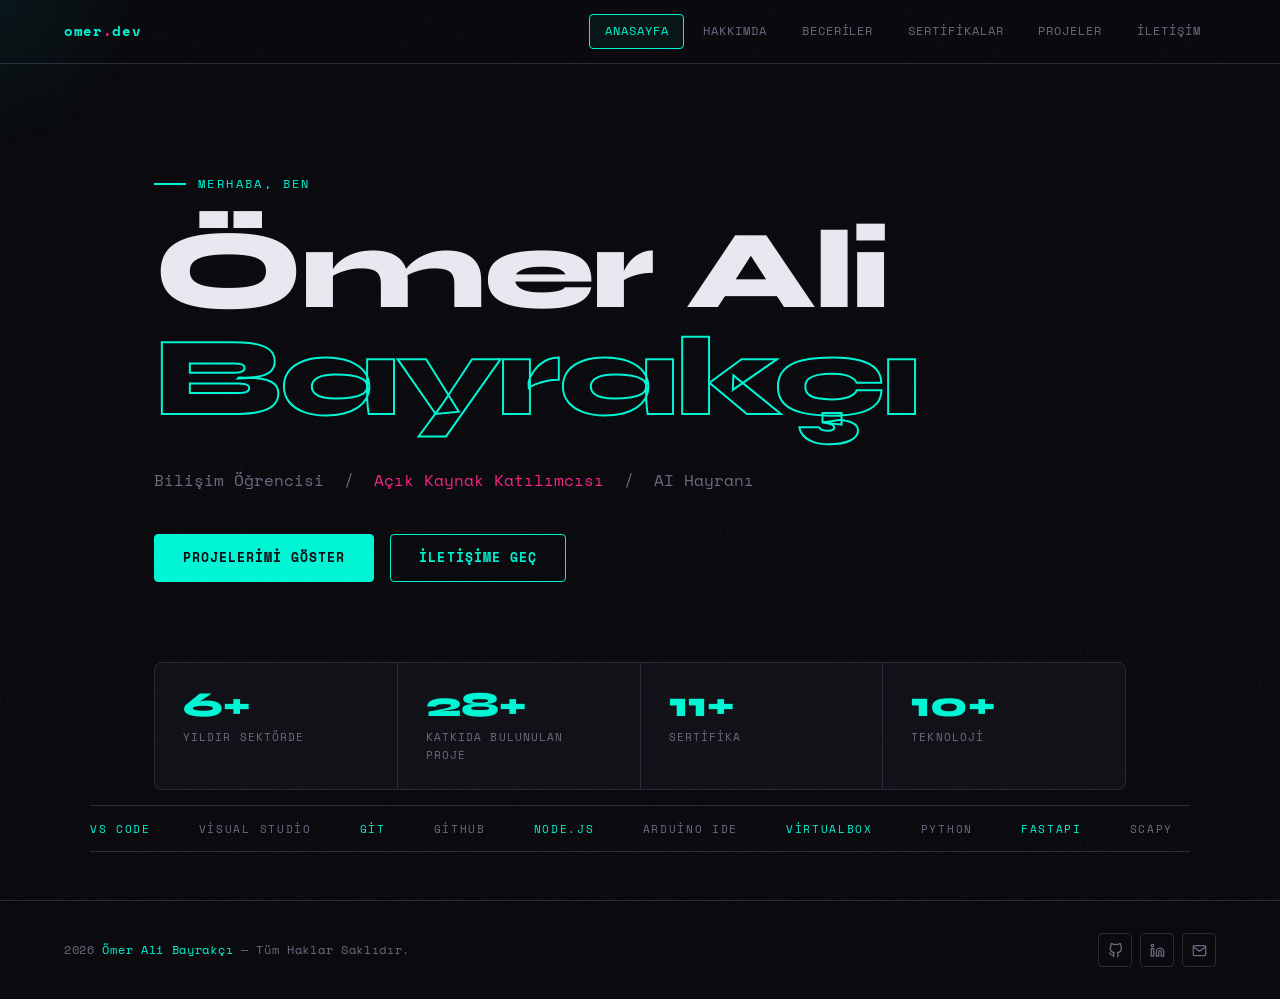
==== commit 756b5f8f: "feat: update Python/Linux skill levels and tech ticker on blog" ====
--- a/index.html
+++ b/index.html
@@ -1,4 +1,4 @@
-﻿<!DOCTYPE html>
+<!DOCTYPE html>
 <html lang="tr">
 <head>
   <meta charset="UTF-8" />
@@ -59,7 +59,7 @@
         <div class="label">Sertifika</div>
       </div>
       <div class="stat-item">
-        <div class="num" data-target="7" data-suffix="+">7+</div>
+        <div class="num" data-target="10" data-suffix="+">10+</div>
         <div class="label">Teknoloji</div>
       </div>
     </div>
@@ -75,17 +75,19 @@
         <span>Arduino IDE</span>
         <span class="accent">VirtualBox</span>
         <span>Python</span>
-        <span class="accent">Docker</span>
-        <span>Linux</span>
-        <span class="accent">C++</span>
-        <span>HTML</span>
-        <span class="accent">CSS</span>
-        <span>JavaScript</span>
-        <span class="accent">C#</span>
-        <span>SQL</span>
-        <span class="accent">LM Studio</span>
-        <span>ComfyUI</span>
-        
+        <span class="accent">FastAPI</span>
+        <span>Scapy</span>
+        <span class="accent">WebSockets</span>
+        <span>Docker</span>
+        <span class="accent">Linux</span>
+        <span>C++</span>
+        <span class="accent">HTML</span>
+        <span>CSS</span>
+        <span class="accent">JavaScript</span>
+        <span>C#</span>
+        <span class="accent">SQL</span>
+        <span>LM Studio</span>
+        <span class="accent">ComfyUI</span>
       </div>
     </div>
   </div>
